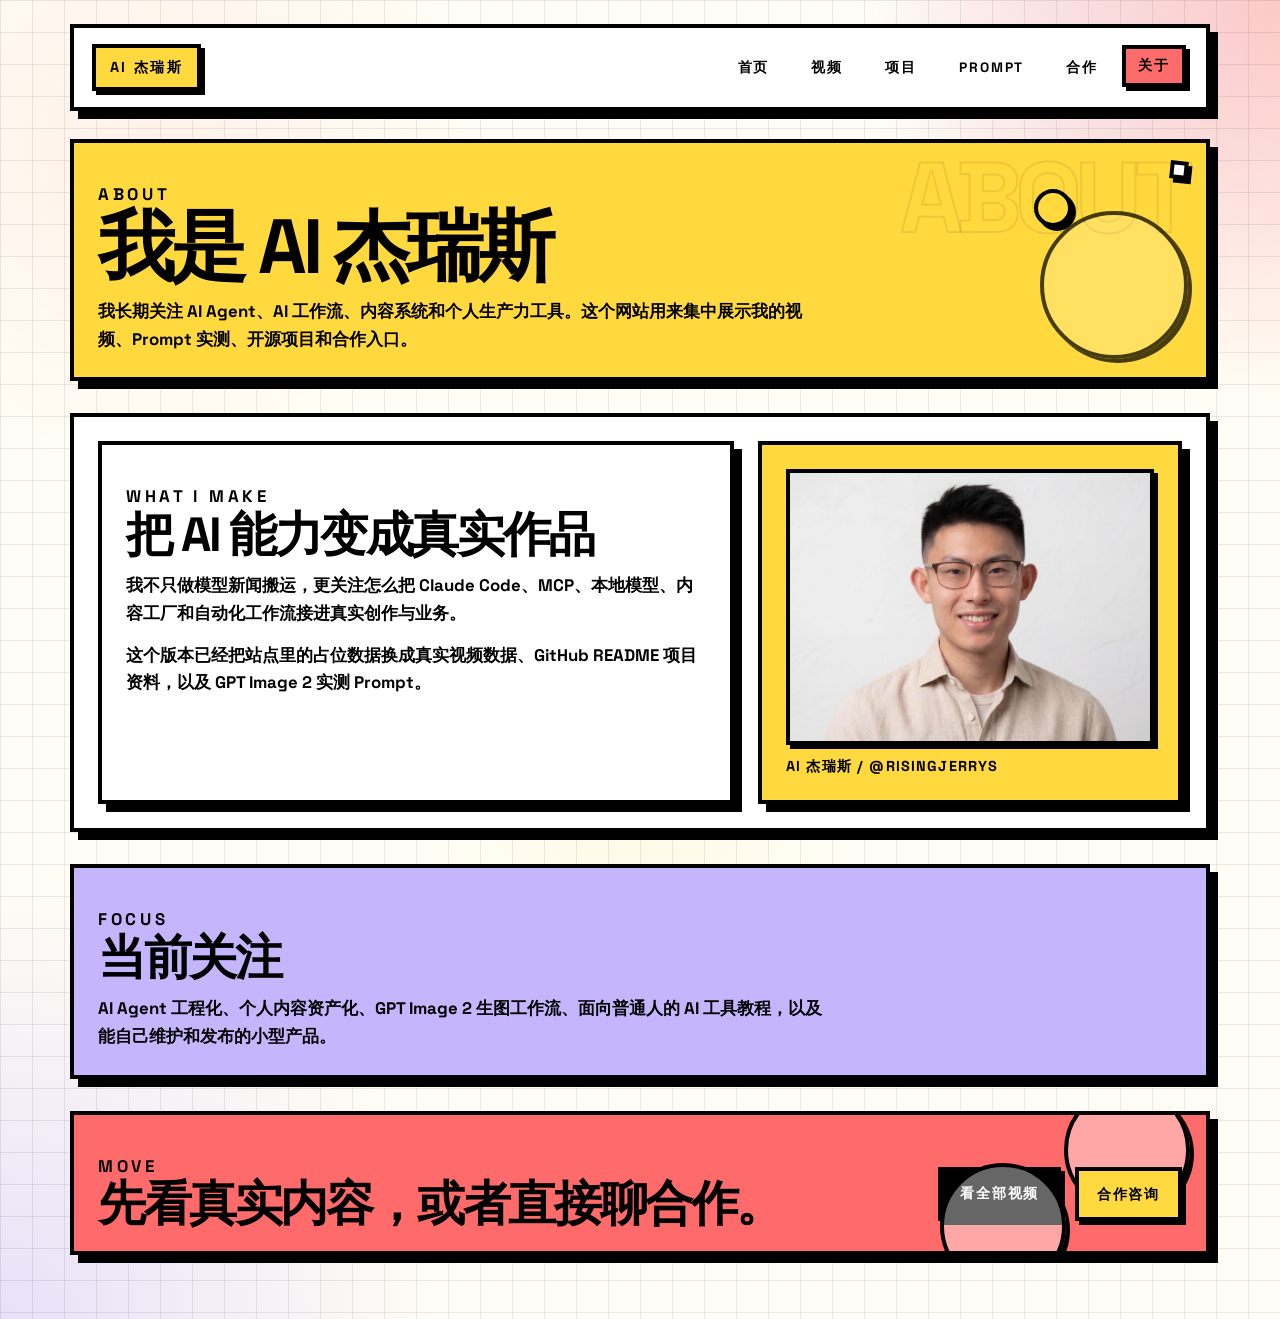
==== about.html @ b59d02dc "Build real AI Jerrys personal site" ====
<!DOCTYPE html>
<html lang="zh-CN">
  <head>
    <meta charset="UTF-8" />
    <meta name="viewport" content="width=device-width, initial-scale=1.0" />
    <title>AI 杰瑞斯 | 关于</title>
    <link
      rel="icon"
      href="data:image/svg+xml,%3Csvg xmlns='http://www.w3.org/2000/svg' viewBox='0 0 64 64'%3E%3Crect width='64' height='64' fill='%23FFD93D'/%3E%3Crect x='6' y='6' width='52' height='52' fill='none' stroke='%23000' stroke-width='6'/%3E%3Ctext x='32' y='41' text-anchor='middle' font-family='Arial' font-size='26' font-weight='700'%3EIP%3C/text%3E%3C/svg%3E"
    />
    <link rel="preconnect" href="https://fonts.googleapis.com" />
    <link rel="preconnect" href="https://fonts.gstatic.com" crossorigin />
    <link
      href="https://fonts.googleapis.com/css2?family=Space+Grotesk:wght@500;700;900&display=swap"
      rel="stylesheet"
    />
    <link rel="stylesheet" href="./assets/styles.css" />
  </head>
  <body data-page="about">
    <div class="page-shell">
      <header class="site-header" data-nav></header>
      <main class="page">
        <section class="page-intro panel panel-secondary" data-echo="ABOUT">
          <div class="ambient-cluster" aria-hidden="true">
            <span class="ambient-chip ambient-chip--small"></span>
            <span class="ambient-orb ambient-orb--yellow"></span>
          </div>
          <p class="eyebrow">About</p>
          <h1>我是 AI 杰瑞斯</h1>
          <p>
            我长期关注 AI Agent、AI 工作流、内容系统和个人生产力工具。这个网站用来集中展示我的视频、Prompt 实测、开源项目和合作入口。
          </p>
        </section>

        <section class="section-block">
          <div class="about-profile">
            <div class="panel">
              <p class="eyebrow">What I Make</p>
              <h2>把 AI 能力变成真实作品</h2>
              <p class="about-copy">
                我不只做模型新闻搬运，更关注怎么把 Claude Code、MCP、本地模型、内容工厂和自动化工作流接进真实创作与业务。
              </p>
              <p class="about-copy">
                这个版本已经把站点里的占位数据换成真实视频数据、GitHub README 项目资料，以及 GPT Image 2 实测 Prompt。
              </p>
            </div>
            <figure class="profile-photo panel panel-secondary">
              <img src="./assets/jerrys-avatar.jpg" alt="AI 杰瑞斯头像" />
              <figcaption>AI 杰瑞斯 / @risingjerrys</figcaption>
            </figure>
          </div>
        </section>

        <section class="panel panel-muted">
          <p class="eyebrow">Focus</p>
          <h2>当前关注</h2>
          <p>
            AI Agent 工程化、个人内容资产化、GPT Image 2 生图工作流、面向普通人的 AI 工具教程，以及能自己维护和发布的小型产品。
          </p>
        </section>

        <section class="cta-panel panel panel-accent">
          <div>
            <p class="eyebrow">Move</p>
            <h2>先看真实内容，或者直接聊合作。</h2>
          </div>
          <div class="button-row">
            <a class="neo-button neo-button--black" href="./signals.html">看全部视频</a>
            <a class="neo-button" href="./work-with-me.html">合作咨询</a>
          </div>
        </section>
      </main>
    </div>
    <script type="module" src="./assets/app.js?v=20260429"></script>
  </body>
</html>
---- assets/styles.css ----
:root {
  --bg: #fffdf5;
  --ink: #000000;
  --accent: #ff6b6b;
  --secondary: #ffd93d;
  --muted: #c4b5fd;
  --white: #ffffff;
  --shadow-sm: 4px 4px 0 0 #000;
  --shadow-md: 8px 8px 0 0 #000;
  --shadow-lg: 12px 12px 0 0 #000;
  --max: 1180px;
}

* {
  box-sizing: border-box;
}

html {
  scroll-behavior: smooth;
}

body {
  margin: 0;
  background:
    linear-gradient(to right, rgba(0, 0, 0, 0.08) 1px, transparent 1px),
    linear-gradient(to bottom, rgba(0, 0, 0, 0.08) 1px, transparent 1px),
    radial-gradient(circle at top right, rgba(255, 107, 107, 0.35), transparent 22%),
    radial-gradient(circle at bottom left, rgba(196, 181, 253, 0.4), transparent 24%),
    var(--bg);
  background-size: 32px 32px, 32px 32px, auto, auto, auto;
  color: var(--ink);
  font-family: "Space Grotesk", sans-serif;
  position: relative;
}

body::before {
  content: "";
  position: fixed;
  inset: -10%;
  background:
    radial-gradient(circle at 18% 22%, rgba(255, 107, 107, 0.08), transparent 22%),
    radial-gradient(circle at 80% 14%, rgba(196, 181, 253, 0.12), transparent 18%),
    radial-gradient(circle at 50% 80%, rgba(255, 217, 61, 0.09), transparent 20%);
  pointer-events: none;
  animation: field-shift 18s ease-in-out infinite;
  z-index: 0;
}

a {
  color: inherit;
  text-decoration: none;
}

img {
  max-width: 100%;
}

.page-shell {
  min-height: 100vh;
  position: relative;
  z-index: 1;
}

.site-header {
  max-width: var(--max);
  margin: 0 auto;
  padding: 24px 20px 0;
}

@keyframes float-drift {
  0%,
  100% {
    transform: translate3d(0, 0, 0);
  }

  50% {
    transform: translate3d(0, -12px, 0);
  }
}

@keyframes float-drift-wide {
  0%,
  100% {
    transform: translate3d(0, 0, 0) rotate(0deg);
  }

  50% {
    transform: translate3d(10px, -14px, 0) rotate(4deg);
  }
}

@keyframes tilt-pos {
  0%,
  100% {
    transform: rotate(5deg) translate3d(0, 0, 0);
  }

  50% {
    transform: rotate(8deg) translate3d(2px, -8px, 0);
  }
}

@keyframes tilt-neg {
  0%,
  100% {
    transform: rotate(-4deg) translate3d(0, 0, 0);
  }

  50% {
    transform: rotate(-6deg) translate3d(-3px, -10px, 0);
  }
}

@keyframes pulse-hop {
  0%,
  100% {
    transform: translate3d(0, 0, 0);
    box-shadow: var(--shadow-sm);
  }

  50% {
    transform: translate3d(-2px, -4px, 0);
    box-shadow: var(--shadow-md);
  }
}

@keyframes subtle-rock {
  0%,
  100% {
    transform: rotate(0deg);
  }

  50% {
    transform: rotate(-2deg);
  }
}

@keyframes field-shift {
  0%,
  100% {
    transform: translate3d(0, 0, 0) scale(1);
  }

  50% {
    transform: translate3d(0, -16px, 0) scale(1.03);
  }
}

@keyframes halo-breathe {
  0%,
  100% {
    box-shadow: var(--shadow-sm);
    transform: translate3d(0, 0, 0);
  }

  50% {
    box-shadow: var(--shadow-md);
    transform: translate3d(-2px, -4px, 0);
  }
}

@keyframes motion-drift-random {
  0%,
  100% {
    transform: translate3d(0, 0, 0) rotate(var(--motion-base-rotate, 0deg)) scale(1);
  }

  50% {
    transform: translate3d(var(--motion-x, 8px), var(--motion-y, -12px), 0)
      rotate(calc(var(--motion-base-rotate, 0deg) + var(--motion-rotate-delta, 2deg)))
      scale(var(--motion-scale, 1.02));
  }
}

@keyframes motion-sway-random {
  0%,
  100% {
    transform: translate3d(0, 0, 0) rotate(var(--motion-base-rotate, 0deg));
  }

  25% {
    transform: translate3d(calc(var(--motion-x, 8px) * 0.45), calc(var(--motion-y, -12px) * 0.35), 0)
      rotate(calc(var(--motion-base-rotate, 0deg) + var(--motion-rotate-delta, 2deg)));
  }

  75% {
    transform: translate3d(calc(var(--motion-x, 8px) * -0.35), calc(var(--motion-y, -12px) * -0.22), 0)
      rotate(calc(var(--motion-base-rotate, 0deg) - var(--motion-rotate-delta, 2deg)));
  }
}

@keyframes motion-pulse-random {
  0%,
  100% {
    transform: translate3d(0, 0, 0) scale(1) rotate(var(--motion-base-rotate, 0deg));
    box-shadow: var(--shadow-sm);
  }

  50% {
    transform: translate3d(calc(var(--motion-x, 8px) * 0.22), calc(var(--motion-y, -12px) * 0.2), 0)
      scale(var(--motion-scale, 1.03))
      rotate(calc(var(--motion-base-rotate, 0deg) + var(--motion-rotate-delta, 2deg)));
    box-shadow: var(--shadow-md);
  }
}

@keyframes ticker {
  0% {
    transform: translateX(0);
  }

  100% {
    transform: translateX(-50%);
  }
}

.nav-bar {
  display: flex;
  align-items: center;
  justify-content: space-between;
  gap: 20px;
  border: 4px solid var(--ink);
  background: var(--white);
  box-shadow: var(--shadow-md);
  padding: 16px 18px;
}

.nav-brand {
  border: 4px solid var(--ink);
  background: var(--secondary);
  box-shadow: var(--shadow-sm);
  padding: 10px 14px;
  font-size: 0.9rem;
  font-weight: 900;
  letter-spacing: 0.16em;
  text-transform: uppercase;
  animation: float-drift 7.5s ease-in-out infinite;
}

.nav-links {
  display: flex;
  flex-wrap: wrap;
  gap: 10px;
}

.nav-link {
  border: 4px solid transparent;
  padding: 8px 12px;
  font-size: 0.85rem;
  font-weight: 700;
  letter-spacing: 0.14em;
  text-transform: uppercase;
  transition: transform 0.15s linear, background-color 0.15s linear, border-color 0.15s linear, box-shadow 0.15s linear;
}

.nav-link:hover,
.nav-link.is-active {
  background: var(--accent);
  border-color: var(--ink);
  box-shadow: var(--shadow-sm);
  transform: translate(-2px, -2px);
}

.page {
  max-width: var(--max);
  margin: 0 auto;
  padding: 28px 20px 64px;
  display: grid;
  gap: 32px;
}

.panel,
.section-block,
.platform-section {
  border: 4px solid var(--ink);
  background: var(--white);
  box-shadow: var(--shadow-md);
}

.panel {
  padding: 24px;
  position: relative;
}

.hero-section,
.page-intro,
.section-block {
  isolation: isolate;
  position: relative;
}

[data-echo]::before {
  content: attr(data-echo);
  position: absolute;
  right: 20px;
  top: 12px;
  font-size: clamp(3.1rem, 9vw, 6.2rem);
  line-height: 0.86;
  font-weight: 900;
  letter-spacing: -0.07em;
  text-transform: uppercase;
  color: transparent;
  -webkit-text-stroke: 2px rgba(0, 0, 0, 0.1);
  opacity: 0.75;
  pointer-events: none;
  z-index: 0;
}

[data-echo] > * {
  position: relative;
  z-index: 1;
}

.panel-accent {
  background: var(--accent);
}

.panel-secondary {
  background: var(--secondary);
}

.panel-muted {
  background: var(--muted);
}

.panel-black {
  background: var(--ink);
  color: var(--white);
  box-shadow: 12px 12px 0 0 #fff;
}

.hero-section {
  display: grid;
  grid-template-columns: 1.25fr 0.85fr;
  gap: 22px;
  align-items: center;
  overflow: hidden;
}

.hero-copy h1,
.page-intro h1 {
  margin: 0;
  font-size: clamp(2.35rem, 6vw, 5rem);
  line-height: 0.98;
  font-weight: 900;
  text-transform: uppercase;
  letter-spacing: -0.06em;
}

.hero-title {
  min-height: 2em;
}

.hero-title--single {
  min-height: 1.35em;
}

.hero-title-prefix {
  display: inline-block;
  min-height: 1em;
  transition: opacity 0.28s ease-out;
}

.hero-title-break {
  display: block;
  height: 0.08em;
}

.hero-title--single .hero-title-break {
  display: none;
}

.hero-title-prefix::after {
  content: "";
  display: inline-block;
  width: 0.08em;
  height: 0.88em;
  margin-left: 0.08em;
  background: currentColor;
  vertical-align: -0.06em;
  opacity: 0;
}

.hero-title.is-typing .hero-title-prefix::after {
  opacity: 1;
  animation: hero-caret-blink 0.9s steps(1) infinite;
}

.hero-title.is-resetting .hero-title-prefix {
  opacity: 0;
}

.sticker {
  display: inline-block;
  border: 4px solid var(--ink);
  background: var(--secondary);
  box-shadow: var(--shadow-sm);
  padding: 0.1em 0.3em;
  transform: rotate(-3deg);
}

.hero-title-sticker {
  transform-origin: left center;
  transition: opacity 0.28s ease-out, transform 0.28s ease-out;
}

.hero-title-sticker.is-hidden {
  opacity: 0;
  transform: translateY(10px) rotate(-5deg) scale(0.96);
}

.hero-title-sticker.is-visible {
  opacity: 1;
  transform: translateY(0) rotate(-3deg) scale(1);
}

.hero-title-sticker.is-stamping {
  animation: hero-stamp-in 0.72s cubic-bezier(0.18, 0.9, 0.2, 1.18) both;
}

.hero-text,
.page-intro p,
.about-copy,
.panel p {
  margin: 14px 0 0;
  font-size: 1.05rem;
  line-height: 1.65;
  font-weight: 700;
  max-width: 66ch;
}

.eyebrow {
  margin: 0 0 10px;
  font-size: 0.8rem;
  font-weight: 900;
  letter-spacing: 0.22em;
  text-transform: uppercase;
}

.button-row {
  display: flex;
  flex-wrap: wrap;
  gap: 14px;
  margin-top: 22px;
}

.neo-button {
  display: inline-flex;
  align-items: center;
  justify-content: center;
  min-height: 54px;
  border: 4px solid var(--ink);
  background: var(--secondary);
  box-shadow: var(--shadow-sm);
  padding: 0 18px;
  font-size: 0.9rem;
  font-weight: 900;
  letter-spacing: 0.12em;
  text-transform: uppercase;
  transition: transform 0.15s linear, box-shadow 0.15s linear;
}

.neo-button:hover {
  transform: translate(-2px, -2px);
}

.neo-button:active {
  transform: translate(4px, 4px);
  box-shadow: none;
}

.neo-button--black {
  background: var(--ink);
  color: var(--white);
}

.hero-stack {
  position: relative;
  min-height: 420px;
}

.hero-avatar {
  position: absolute;
  inset: 60px 32px 0 auto;
  width: min(100%, 320px);
  aspect-ratio: 1 / 1.05;
  border: 4px solid var(--ink);
  background: var(--white);
  box-shadow: var(--shadow-lg);
  transform: rotate(2deg);
  overflow: hidden;
  --motion-base-rotate: 2deg;
}

.hero-illustration {
  display: block;
  width: 100%;
  height: 100%;
  object-fit: cover;
  object-position: 50% 18%;
}

.hero-badge,
.sticker-card {
  position: absolute;
  border: 4px solid var(--ink);
  box-shadow: var(--shadow-md);
  font-weight: 900;
  text-transform: uppercase;
}

.hero-badge {
  right: 8px;
  top: 18px;
  background: var(--white);
  padding: 12px 18px;
}

.sticker-card {
  left: 0;
  bottom: 18px;
  background: var(--white);
  padding: 18px;
  max-width: 240px;
}

.sticker-card span {
  display: block;
  margin-bottom: 8px;
  font-size: 0.76rem;
  letter-spacing: 0.18em;
}

.sticker-card strong {
  display: block;
  font-size: 1.2rem;
  line-height: 1.15;
}

.rotate-neg {
  transform: rotate(-4deg);
  --motion-base-rotate: -4deg;
}

.rotate-pos {
  transform: rotate(5deg);
  --motion-base-rotate: 5deg;
}

.marquee-band {
  border: 4px solid var(--ink);
  background: var(--ink);
  box-shadow: var(--shadow-md);
  overflow: hidden;
  padding: 0;
}

.marquee-track {
  display: flex;
  width: max-content;
  gap: 28px;
  padding: 14px 18px;
  color: var(--white);
  font-size: 0.82rem;
  font-weight: 900;
  letter-spacing: 0.18em;
  text-transform: uppercase;
  animation: ticker 24s linear infinite;
}

.marquee-track span {
  display: inline-flex;
  align-items: center;
  gap: 12px;
}

.marquee-track span::after {
  content: "";
  width: 14px;
  height: 14px;
  border: 3px solid var(--white);
  background: var(--secondary);
  box-shadow: 3px 3px 0 0 #fff;
}

.section-block {
  padding: 24px;
}

.section-head {
  display: flex;
  align-items: end;
  justify-content: space-between;
  gap: 16px;
  flex-wrap: wrap;
  margin-bottom: 18px;
}

.section-head .eyebrow {
  transform-origin: left center;
}

.section-head h2,
.panel h2,
.cta-panel h2 {
  margin: 0;
  font-size: clamp(1.8rem, 4vw, 3rem);
  line-height: 0.98;
  font-weight: 900;
  text-transform: uppercase;
  letter-spacing: -0.05em;
}

.inline-link {
  border-bottom: 4px solid var(--ink);
  font-weight: 900;
  text-transform: uppercase;
  letter-spacing: 0.1em;
  padding-bottom: 2px;
}

.now-grid,
.service-grid,
.mixed-feed,
.two-column,
.platform-stack {
  display: grid;
  gap: 16px;
}

.now-grid {
  grid-template-columns: repeat(4, minmax(0, 1fr));
}

.now-card,
.mixed-card,
.service-card,
.process-card {
  border: 4px solid var(--ink);
  background: var(--white);
  box-shadow: var(--shadow-sm);
  padding: 18px;
  transition: transform 0.18s linear, box-shadow 0.18s linear;
}

.now-card:hover,
.mixed-card:hover,
.service-card:hover,
.platform-card:hover,
.jump-chip:hover {
  transform: translate(-3px, -3px);
  box-shadow: var(--shadow-md);
}

.now-card h3,
.service-card h3,
.platform-card h3,
.mixed-card h3 {
  margin: 10px 0 8px;
  font-size: 1.2rem;
  line-height: 1.15;
  font-weight: 900;
}

.meta-pill {
  display: inline-flex;
  align-items: center;
  border: 4px solid var(--ink);
  background: var(--secondary);
  box-shadow: var(--shadow-sm);
  padding: 6px 10px;
  font-size: 0.72rem;
  font-weight: 900;
  letter-spacing: 0.14em;
  text-transform: uppercase;
}

.mixed-feed {
  grid-template-columns: repeat(3, minmax(0, 1fr));
}

.mixed-card {
  display: grid;
  gap: 12px;
}

.profile-links {
  margin-top: 12px;
}

.profile-links .neo-button {
  min-height: 42px;
  padding: 0 14px;
  background: var(--white);
}

.cover {
  border: 4px solid var(--ink);
  min-height: 180px;
  box-shadow: var(--shadow-sm);
  padding: 16px;
  display: flex;
  align-items: end;
  justify-content: space-between;
  gap: 10px;
  background:
    radial-gradient(circle at 15% 20%, rgba(255, 255, 255, 0.65), transparent 28%),
    linear-gradient(135deg, var(--platform-bg, var(--muted)), var(--white));
}

.cover--image {
  position: relative;
  overflow: hidden;
  padding: 0;
  background: var(--white);
}

.cover--image img {
  width: 100%;
  height: 100%;
  min-height: 180px;
  display: block;
  object-fit: cover;
}

.cover--image .cover-tag {
  position: absolute;
  left: 12px;
  bottom: 12px;
}

.cover-tag {
  border: 4px solid var(--ink);
  background: var(--white);
  box-shadow: var(--shadow-sm);
  padding: 8px 12px;
  font-size: 0.72rem;
  font-weight: 900;
  letter-spacing: 0.14em;
  text-transform: uppercase;
}

.cover-mark {
  font-size: 1.8rem;
  font-weight: 900;
  text-transform: uppercase;
}

.card-meta {
  display: flex;
  flex-wrap: wrap;
  gap: 10px;
  font-size: 0.83rem;
  font-weight: 700;
  text-transform: uppercase;
}

.service-grid {
  grid-template-columns: repeat(3, minmax(0, 1fr));
}

.service-grid--full {
  grid-template-columns: repeat(3, minmax(0, 1fr));
}

.service-card p,
.mixed-card p,
.platform-card p {
  margin: 0;
  font-size: 0.98rem;
  line-height: 1.55;
  font-weight: 700;
}

.metric-line {
  border-top: 4px solid var(--ink);
  padding-top: 10px;
}

.muted-line {
  color: rgba(0, 0, 0, 0.7);
}

.cta-panel {
  display: flex;
  align-items: center;
  justify-content: space-between;
  gap: 24px;
  flex-wrap: wrap;
  position: relative;
  overflow: hidden;
}

.cta-panel::before,
.cta-panel::after {
  content: "";
  position: absolute;
  width: 118px;
  aspect-ratio: 1;
  border: 4px solid var(--ink);
  border-radius: 999px;
  background: rgba(255, 255, 255, 0.4);
  box-shadow: var(--shadow-sm);
  pointer-events: none;
  animation: float-drift 8.8s ease-in-out infinite;
}

.cta-panel::before {
  right: 16px;
  top: -28px;
}

.cta-panel::after {
  right: 140px;
  bottom: -38px;
  animation-delay: 1.4s;
}

.cta-panel .neo-button:last-child {
  animation: halo-breathe 7.2s ease-in-out infinite;
}

.page-intro {
  padding: 24px;
  overflow: hidden;
}

.page-intro::after {
  content: "";
  position: absolute;
  right: 18px;
  bottom: 18px;
  width: 140px;
  height: 140px;
  border: 4px solid var(--ink);
  border-radius: 999px;
  background: rgba(255, 255, 255, 0.25);
  box-shadow: var(--shadow-sm);
  opacity: 0.72;
  animation: float-drift-wide 12s ease-in-out infinite;
}

.ambient-cluster {
  position: absolute;
  top: 18px;
  right: 18px;
  width: 180px;
  height: 120px;
  pointer-events: none;
}

.ambient-chip {
  position: absolute;
  top: 0;
  right: 0;
  display: inline-flex;
  align-items: center;
  border: 4px solid var(--ink);
  background: var(--white);
  box-shadow: var(--shadow-sm);
  width: 18px;
  height: 18px;
  padding: 0;
  justify-content: center;
  font-size: 0;
  font-weight: 900;
  letter-spacing: 0.14em;
  text-transform: uppercase;
  animation: halo-breathe 7.8s ease-in-out infinite;
}

.ambient-chip--small {
  transform: rotate(6deg);
  --motion-base-rotate: 6deg;
}

.ambient-orb {
  position: absolute;
  border: 4px solid var(--ink);
  border-radius: 999px;
  box-shadow: var(--shadow-sm);
}

.ambient-orb--violet {
  left: 18px;
  top: 18px;
  width: 46px;
  height: 46px;
  background: var(--muted);
  animation: float-drift 10.5s ease-in-out infinite 0.5s;
}

.ambient-orb--cream {
  left: 72px;
  bottom: 8px;
  width: 28px;
  height: 28px;
  background: var(--bg);
  animation: float-drift-wide 12.4s ease-in-out infinite 0.8s;
}

.ambient-orb--yellow {
  left: 26px;
  top: 28px;
  width: 38px;
  height: 38px;
  background: var(--secondary);
  animation: float-drift 9.8s ease-in-out infinite 0.3s;
}

.ambient-orb--white {
  left: 84px;
  bottom: 10px;
  width: 26px;
  height: 26px;
  background: var(--white);
  animation: float-drift-wide 13s ease-in-out infinite 0.6s;
}

.platform-jump {
  display: flex;
  flex-wrap: wrap;
  gap: 12px;
}

.jump-chip {
  border: 4px solid var(--ink);
  box-shadow: var(--shadow-sm);
  background: var(--white);
  padding: 10px 14px;
  font-size: 0.82rem;
  font-weight: 900;
  letter-spacing: 0.12em;
  text-transform: uppercase;
  transition: transform 0.15s linear, box-shadow 0.15s linear;
}

.platform-count {
  border: 4px solid var(--ink);
  background: var(--secondary);
  box-shadow: var(--shadow-sm);
  padding: 10px 14px;
  font-size: 0.82rem;
  font-weight: 900;
  letter-spacing: 0.12em;
  text-transform: uppercase;
}

.platform-stack {
  gap: 26px;
}

.platform-section {
  padding: 20px;
}

.platform-head {
  display: flex;
  align-items: center;
  justify-content: space-between;
  gap: 14px;
  flex-wrap: wrap;
  margin-bottom: 16px;
}

.platform-head h2 {
  margin: 0;
  font-size: clamp(1.6rem, 3.6vw, 2.6rem);
  font-weight: 900;
  text-transform: uppercase;
}

.platform-head .eyebrow {
  display: inline-flex;
  align-items: center;
  gap: 8px;
}

.platform-head .eyebrow::after {
  content: "LIVE";
  display: inline-flex;
  align-items: center;
  border: 4px solid var(--ink);
  background: var(--secondary);
  box-shadow: var(--shadow-sm);
  padding: 4px 8px;
  font-size: 0.62rem;
  line-height: 1;
}

.platform-rail {
  display: grid;
  grid-auto-flow: column;
  grid-auto-columns: minmax(260px, 320px);
  gap: 18px;
  overflow-x: auto;
  padding-bottom: 10px;
  scrollbar-width: thin;
}

.platform-rail.is-auto-scrolling {
  scroll-behavior: auto;
}

.platform-card {
  border: 4px solid var(--ink);
  background: var(--white);
  box-shadow: var(--shadow-sm);
  padding: 14px;
  display: grid;
  gap: 12px;
  min-height: 360px;
  transition: transform 0.18s linear, box-shadow 0.18s linear;
}

.platform-card .cover {
  min-height: 200px;
}

.platform-card .cover--image img {
  min-height: 200px;
}

.about-profile,
.project-stack,
.prompt-stack {
  display: grid;
  gap: 24px;
}

.about-profile {
  grid-template-columns: minmax(0, 1.2fr) minmax(280px, 0.8fr);
}

.profile-photo {
  margin: 0;
}

.profile-photo img {
  display: block;
  width: 100%;
  aspect-ratio: 4 / 3;
  object-fit: cover;
  object-position: 50% 18%;
  border: 4px solid var(--ink);
  box-shadow: var(--shadow-sm);
  background: var(--white);
}

.profile-photo figcaption {
  margin-top: 12px;
  font-size: 0.9rem;
  font-weight: 900;
  letter-spacing: 0.08em;
  text-transform: uppercase;
}

.project-card {
  border: 4px solid var(--ink);
  background: var(--white);
  box-shadow: var(--shadow-md);
  display: grid;
  grid-template-columns: minmax(300px, 0.85fr) minmax(0, 1.15fr);
  gap: 0;
}

.project-media {
  border-right: 4px solid var(--ink);
  background: var(--secondary);
  min-height: 360px;
  padding: 18px;
  display: grid;
  gap: 14px;
  align-content: center;
}

.project-media img {
  width: 100%;
  border: 4px solid var(--ink);
  box-shadow: var(--shadow-sm);
  background: var(--white);
  object-fit: cover;
}

.project-media--screens img {
  aspect-ratio: 16 / 10;
}

.project-media--screens img:not(:first-child) {
  display: none;
}

.project-media--icons {
  grid-template-columns: repeat(3, minmax(0, 1fr));
  min-height: 260px;
}

.project-media--icons img {
  aspect-ratio: 1;
  padding: 8px;
  object-fit: contain;
}

.project-body {
  padding: 22px;
  display: grid;
  gap: 14px;
  align-content: center;
}

.project-body h3,
.prompt-body h3 {
  margin: 0;
  font-size: clamp(1.6rem, 3.2vw, 2.5rem);
  line-height: 0.98;
  font-weight: 900;
  letter-spacing: -0.04em;
}

.project-body p {
  margin: 0;
  font-size: 1.02rem;
  line-height: 1.6;
  font-weight: 700;
}

.feature-list {
  margin: 0;
  padding: 0;
  list-style: none;
  display: grid;
  grid-template-columns: repeat(2, minmax(0, 1fr));
  gap: 10px;
}

.feature-list li {
  border: 4px solid var(--ink);
  background: rgba(255, 217, 61, 0.4);
  box-shadow: var(--shadow-sm);
  padding: 10px 12px;
  font-size: 0.9rem;
  line-height: 1.35;
  font-weight: 800;
}

.prompt-stats {
  display: flex;
  flex-wrap: wrap;
  gap: 12px;
  margin-top: 18px;
}

.prompt-category {
  display: grid;
  gap: 18px;
}

.prompt-grid {
  display: grid;
  gap: 24px;
}

.prompt-card {
  border: 4px solid var(--ink);
  background: var(--white);
  box-shadow: var(--shadow-md);
  display: grid;
  grid-template-columns: minmax(0, 0.95fr) minmax(0, 1.05fr);
}

.prompt-compare {
  border-right: 4px solid var(--ink);
  background: var(--muted);
  padding: 16px;
  display: grid;
  grid-template-columns: repeat(2, minmax(0, 1fr));
  gap: 14px;
  align-content: start;
}

.prompt-compare figure {
  margin: 0;
  display: grid;
  gap: 8px;
}

.prompt-compare img {
  width: 100%;
  aspect-ratio: 3 / 4;
  object-fit: cover;
  object-position: top center;
  border: 4px solid var(--ink);
  background: var(--white);
  box-shadow: var(--shadow-sm);
}

.prompt-compare figcaption {
  justify-self: start;
  border: 4px solid var(--ink);
  background: var(--white);
  box-shadow: var(--shadow-sm);
  padding: 5px 9px;
  font-size: 0.72rem;
  font-weight: 900;
  letter-spacing: 0.14em;
  text-transform: uppercase;
}

.prompt-body {
  padding: 20px;
  display: grid;
  gap: 14px;
  align-content: start;
}

.prompt-body pre {
  margin: 0;
  max-height: 340px;
  overflow: auto;
  border: 4px solid var(--ink);
  background: #fffdf5;
  box-shadow: var(--shadow-sm);
  padding: 14px;
  white-space: pre-wrap;
  word-break: break-word;
  font-family: ui-monospace, SFMono-Regular, Menlo, Monaco, Consolas, "Liberation Mono", monospace;
  font-size: 0.85rem;
  line-height: 1.6;
  font-weight: 700;
}

.two-column {
  grid-template-columns: repeat(2, minmax(0, 1fr));
}

.checklist ul {
  margin: 18px 0 0;
  padding: 0;
  list-style: none;
  display: grid;
  gap: 12px;
}

.checklist li,
.flow-item,
.contact-item {
  border: 4px solid currentColor;
  box-shadow: var(--shadow-sm);
  padding: 14px 16px;
  font-weight: 700;
  background: rgba(255, 255, 255, 0.45);
}

.flow-list,
.contact-list {
  margin-top: 16px;
  display: grid;
  gap: 12px;
}

.contact-panel .contact-item {
  background: rgba(255, 255, 255, 0.08);
}

.contact-panel::before {
  content: "OPEN";
  position: absolute;
  top: -14px;
  right: 18px;
  border: 4px solid var(--white);
  background: var(--secondary);
  color: var(--ink);
  box-shadow: 4px 4px 0 0 #fff;
  padding: 8px 12px;
  font-size: 0.7rem;
  font-weight: 900;
  letter-spacing: 0.14em;
  text-transform: uppercase;
  animation: halo-breathe 7.4s ease-in-out infinite;
}

.placeholder-panel {
  min-height: 240px;
  display: grid;
  place-items: center;
  text-align: center;
  overflow: hidden;
}

.placeholder-panel::before,
.placeholder-panel::after {
  content: "";
  position: absolute;
  border: 4px solid var(--ink);
  box-shadow: var(--shadow-sm);
  animation: float-drift-wide 12.6s ease-in-out infinite;
}

.placeholder-panel::before {
  width: 86px;
  height: 86px;
  background: rgba(255, 255, 255, 0.45);
  top: 24px;
  left: 36px;
  transform: rotate(-12deg);
}

.placeholder-panel::after {
  width: 64px;
  height: 64px;
  border-radius: 999px;
  background: rgba(255, 217, 61, 0.4);
  right: 42px;
  bottom: 26px;
  animation-delay: 0.9s;
}

.motion-drift-random {
  animation: motion-drift-random var(--motion-duration, 11s) ease-in-out infinite;
  animation-delay: var(--motion-delay, 0s);
  will-change: transform;
}

.motion-sway-random {
  animation: motion-sway-random var(--motion-duration, 12s) ease-in-out infinite;
  animation-delay: var(--motion-delay, 0s);
  will-change: transform;
}

.motion-pulse-random {
  animation: motion-pulse-random var(--motion-duration, 8.4s) ease-in-out infinite;
  animation-delay: var(--motion-delay, 0s);
  will-change: transform;
}

@media (max-width: 980px) {
  .hero-section,
  .two-column,
  .about-profile,
  .project-card,
  .prompt-card {
    grid-template-columns: 1fr;
  }

  .project-media,
  .prompt-compare {
    border-right: 0;
    border-bottom: 4px solid var(--ink);
  }

  .hero-stack {
    min-height: 340px;
  }

  .now-grid,
  .mixed-feed,
  .service-grid,
  .service-grid--full {
    grid-template-columns: repeat(2, minmax(0, 1fr));
  }
}

@media (max-width: 720px) {
  .page,
  .site-header {
    padding-left: 14px;
    padding-right: 14px;
  }

  .nav-bar {
    align-items: start;
    flex-direction: column;
  }

  .now-grid,
  .mixed-feed,
  .service-grid,
  .service-grid--full {
    grid-template-columns: 1fr;
  }

  .platform-rail {
    grid-auto-columns: minmax(240px, 86vw);
  }

  .feature-list,
  .prompt-compare,
  .project-media--icons {
    grid-template-columns: 1fr;
  }

  .project-media {
    min-height: auto;
  }

  .prompt-body pre {
    max-height: 280px;
  }

  .ambient-cluster {
    width: 120px;
    height: 90px;
  }

  .hero-avatar {
    position: relative;
    inset: auto;
    width: 100%;
    max-width: none;
  }

  .sticker-card,
  .hero-badge {
    position: relative;
    inset: auto;
    margin-top: 14px;
  }
}

@media (prefers-reduced-motion: reduce) {
  *,
  *::before,
  *::after {
    animation: none !important;
    scroll-behavior: auto !important;
    transition: none !important;
  }

  .platform-rail {
    scroll-behavior: auto !important;
  }

  body::before {
    animation: none !important;
  }
}

@keyframes hero-caret-blink {
  0%,
  48% {
    opacity: 1;
  }

  49%,
  100% {
    opacity: 0;
  }
}

@keyframes hero-stamp-in {
  0% {
    opacity: 0;
    transform: translateY(-18px) rotate(-7deg) scale(1.18);
  }

  58% {
    opacity: 1;
    transform: translateY(4px) rotate(-2deg) scale(0.96);
  }

  100% {
    opacity: 1;
    transform: translateY(0) rotate(-3deg) scale(1);
  }
}
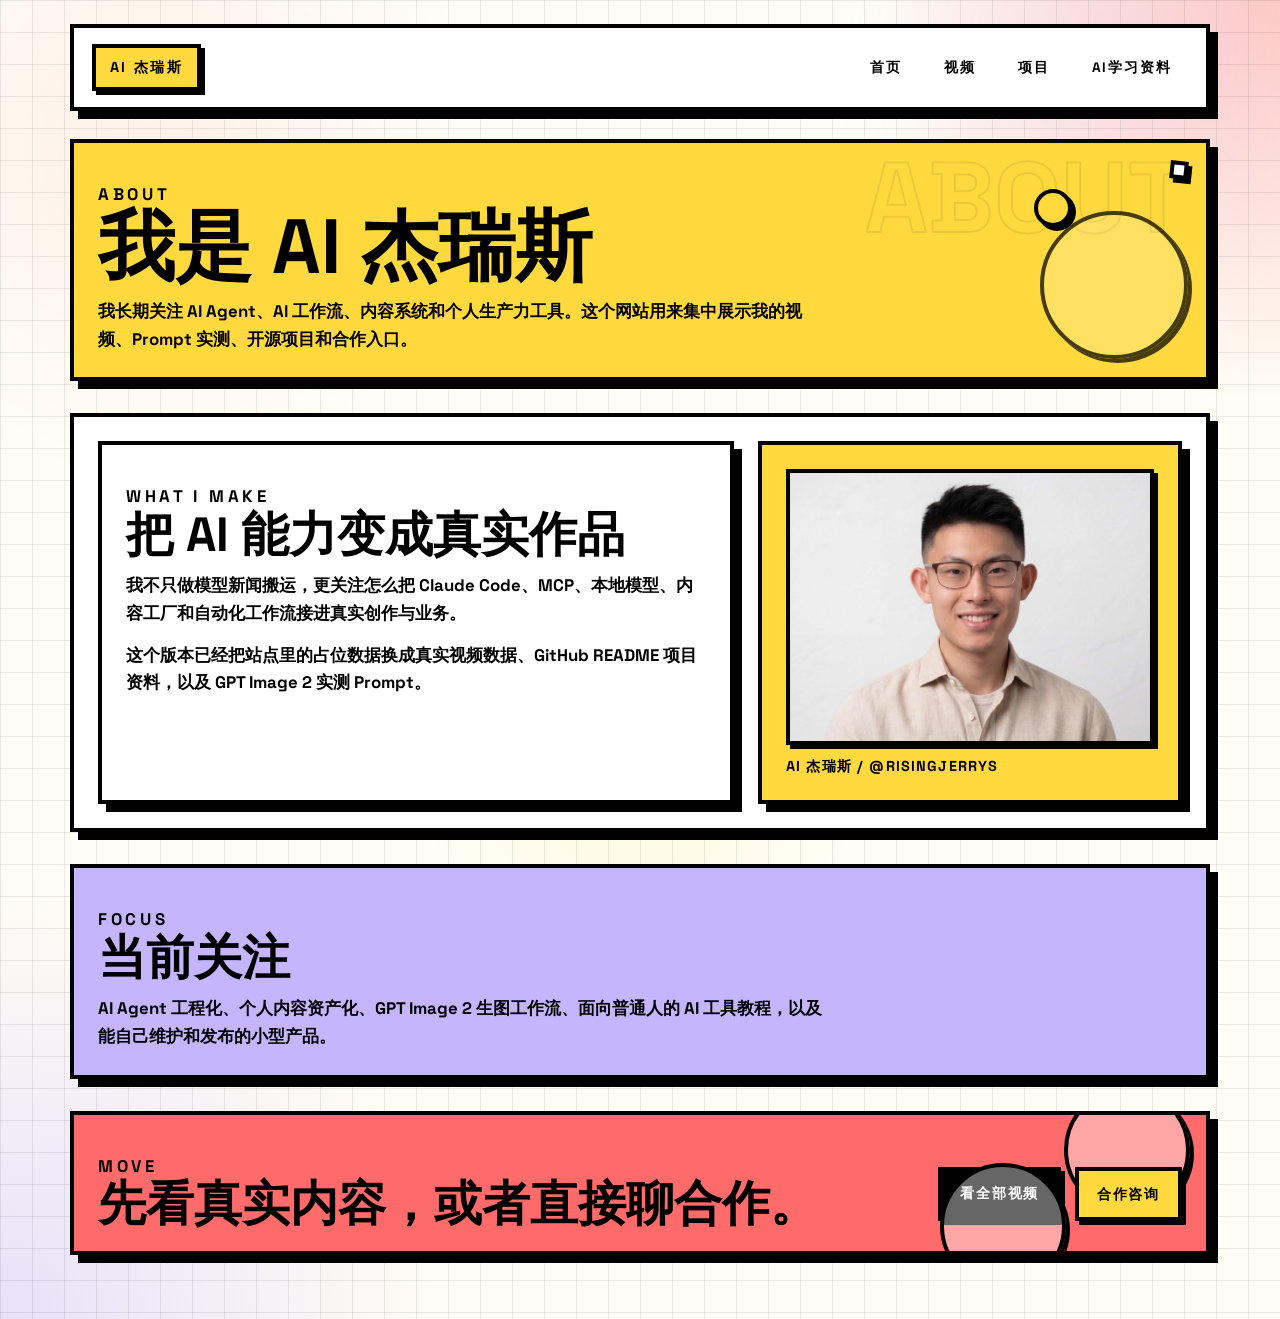
==== commit 39bab702: "Add learning hub and improve video rails" ====
--- a/about.html
+++ b/about.html
@@ -71,6 +71,6 @@
         </section>
       </main>
     </div>
-    <script type="module" src="./assets/app.js?v=20260429"></script>
+    <script type="module" src="./assets/app.js?v=20260429c"></script>
   </body>
 </html>
--- a/assets/styles.css
+++ b/assets/styles.css
@@ -31,6 +31,7 @@
   color: var(--ink);
   font-family: "Space Grotesk", sans-serif;
   position: relative;
+  overflow-x: clip;
 }
 
 body::before {
@@ -297,7 +298,7 @@
   font-size: clamp(3.1rem, 9vw, 6.2rem);
   line-height: 0.86;
   font-weight: 900;
-  letter-spacing: -0.07em;
+  letter-spacing: 0;
   text-transform: uppercase;
   color: transparent;
   -webkit-text-stroke: 2px rgba(0, 0, 0, 0.1);
@@ -344,7 +345,7 @@
   line-height: 0.98;
   font-weight: 900;
   text-transform: uppercase;
-  letter-spacing: -0.06em;
+  letter-spacing: 0;
 }
 
 .hero-title {
@@ -608,7 +609,7 @@
   line-height: 0.98;
   font-weight: 900;
   text-transform: uppercase;
-  letter-spacing: -0.05em;
+  letter-spacing: 0;
 }
 
 .inline-link {
@@ -952,6 +953,8 @@
 
 .platform-section {
   padding: 20px;
+  min-width: 0;
+  overflow: hidden;
 }
 
 .platform-head {
@@ -988,44 +991,173 @@
   line-height: 1;
 }
 
+.rail-shell {
+  position: relative;
+  min-width: 0;
+}
+
+.rail-controls {
+  position: absolute;
+  top: 50%;
+  left: 6px;
+  right: 6px;
+  transform: translateY(-50%);
+  z-index: 4;
+  display: flex;
+  justify-content: space-between;
+  pointer-events: none;
+}
+
 .platform-rail {
-  display: grid;
-  grid-auto-flow: column;
-  grid-auto-columns: minmax(260px, 320px);
+  display: flex;
   gap: 18px;
   overflow-x: auto;
-  padding-bottom: 10px;
+  overflow-y: hidden;
+  overscroll-behavior-x: contain;
+  scroll-snap-type: x mandatory;
+  scroll-padding: 8px;
+  padding: 8px 74px 16px;
   scrollbar-width: thin;
 }
 
-.platform-rail.is-auto-scrolling {
-  scroll-behavior: auto;
+.rail-button {
+  width: 54px;
+  height: 54px;
+  border: 4px solid var(--ink);
+  background: var(--secondary);
+  box-shadow: var(--shadow-sm);
+  font-size: 1.35rem;
+  font-weight: 900;
+  cursor: pointer;
+  pointer-events: auto;
+  transition: transform 0.15s linear, box-shadow 0.15s linear;
+}
+
+.rail-button:hover {
+  transform: translate(-2px, -2px);
+  box-shadow: var(--shadow-md);
+}
+
+.rail-button:active {
+  transform: translate(3px, 3px);
+  box-shadow: none;
 }
 
 .platform-card {
+  flex: 0 0 clamp(280px, 31vw, 360px);
+  scroll-snap-align: start;
   border: 4px solid var(--ink);
   background: var(--white);
   box-shadow: var(--shadow-sm);
   padding: 14px;
   display: grid;
   gap: 12px;
-  min-height: 360px;
+  align-content: start;
+  min-height: 0;
   transition: transform 0.18s linear, box-shadow 0.18s linear;
 }
 
-.platform-card .cover {
-  min-height: 200px;
-}
-
-.platform-card .cover--image img {
-  min-height: 200px;
+.video-card .cover {
+  min-height: 0;
+  aspect-ratio: 4 / 5;
+}
+
+.video-card .cover--image img {
+  min-height: 0;
+  aspect-ratio: 4 / 5;
+  object-fit: contain;
+  object-position: center center;
 }
 
 .about-profile,
 .project-stack,
-.prompt-stack {
+.prompt-stack,
+.learning-grid,
+.social-grid {
   display: grid;
   gap: 24px;
+}
+
+.learning-grid {
+  grid-template-columns: repeat(2, minmax(0, 1fr));
+}
+
+.learning-card,
+.social-card {
+  border: 4px solid var(--ink);
+  background: var(--white);
+  box-shadow: var(--shadow-sm);
+  padding: 20px;
+}
+
+.learning-card {
+  display: grid;
+  gap: 14px;
+  min-height: 230px;
+  transition: transform 0.18s linear, box-shadow 0.18s linear;
+}
+
+.learning-card:hover,
+.social-card:hover {
+  transform: translate(-3px, -3px);
+  box-shadow: var(--shadow-md);
+}
+
+.learning-card h3,
+.social-card h3 {
+  margin: 0;
+  font-size: clamp(1.45rem, 3vw, 2.2rem);
+  line-height: 1.05;
+  font-weight: 900;
+  letter-spacing: 0;
+}
+
+.learning-card p,
+.social-card p {
+  margin: 0;
+  font-size: 1rem;
+  line-height: 1.6;
+  font-weight: 700;
+}
+
+.social-grid {
+  grid-template-columns: repeat(2, minmax(0, 1fr));
+}
+
+.social-card {
+  display: grid;
+  grid-template-columns: minmax(0, 1fr) minmax(140px, 210px);
+  gap: 18px;
+  align-items: center;
+}
+
+.social-copy {
+  display: grid;
+  gap: 12px;
+}
+
+.social-qr,
+.social-no-qr {
+  width: 100%;
+  aspect-ratio: 3 / 4;
+  border: 4px solid var(--ink);
+  background: var(--white);
+  box-shadow: var(--shadow-sm);
+}
+
+.social-qr {
+  object-fit: contain;
+}
+
+.social-no-qr {
+  display: grid;
+  place-items: center;
+  text-align: center;
+  padding: 16px;
+  font-size: 1.1rem;
+  line-height: 1.15;
+  font-weight: 900;
+  letter-spacing: 0.1em;
 }
 
 .about-profile {
@@ -1114,7 +1246,7 @@
   font-size: clamp(1.6rem, 3.2vw, 2.5rem);
   line-height: 0.98;
   font-weight: 900;
-  letter-spacing: -0.04em;
+  letter-spacing: 0;
 }
 
 .project-body p {
@@ -1355,8 +1487,14 @@
   .now-grid,
   .mixed-feed,
   .service-grid,
-  .service-grid--full {
+  .service-grid--full,
+  .learning-grid,
+  .social-grid {
     grid-template-columns: repeat(2, minmax(0, 1fr));
+  }
+
+  .social-card {
+    grid-template-columns: 1fr;
   }
 }
 
@@ -1372,6 +1510,24 @@
     flex-direction: column;
   }
 
+  .page-intro {
+    padding: 20px;
+  }
+
+  .hero-copy h1,
+  .page-intro h1 {
+    font-size: 2.28rem;
+    line-height: 1.08;
+    word-break: keep-all;
+    overflow-wrap: anywhere;
+  }
+
+  [data-echo]::before,
+  .page-intro::after,
+  .ambient-cluster {
+    display: none;
+  }
+
   .now-grid,
   .mixed-feed,
   .service-grid,
@@ -1380,12 +1536,34 @@
   }
 
   .platform-rail {
-    grid-auto-columns: minmax(240px, 86vw);
+    padding: 8px 2px 16px;
+  }
+
+  .rail-controls {
+    position: static;
+    transform: none;
+    justify-content: flex-end;
+    gap: 10px;
+    margin: 0 0 10px;
+    pointer-events: auto;
+  }
+
+  .rail-button {
+    width: 48px;
+    height: 48px;
+    display: inline-grid;
+    place-items: center;
+  }
+
+  .platform-card {
+    flex-basis: min(84vw, 340px);
   }
 
   .feature-list,
   .prompt-compare,
-  .project-media--icons {
+  .project-media--icons,
+  .learning-grid,
+  .social-grid {
     grid-template-columns: 1fr;
   }
 
@@ -1395,11 +1573,6 @@
 
   .prompt-body pre {
     max-height: 280px;
-  }
-
-  .ambient-cluster {
-    width: 120px;
-    height: 90px;
   }
 
   .hero-avatar {
@@ -1414,6 +1587,28 @@
     position: relative;
     inset: auto;
     margin-top: 14px;
+  }
+}
+
+@media (max-width: 420px) {
+  .hero-copy h1,
+  .page-intro h1 {
+    font-size: 1.96rem;
+  }
+
+  .section-head h2,
+  .panel h2,
+  .cta-panel h2 {
+    font-size: 1.7rem;
+    line-height: 1.12;
+  }
+
+  .platform-section {
+    padding: 16px;
+  }
+
+  .platform-card {
+    flex-basis: min(82vw, 310px);
   }
 }
 
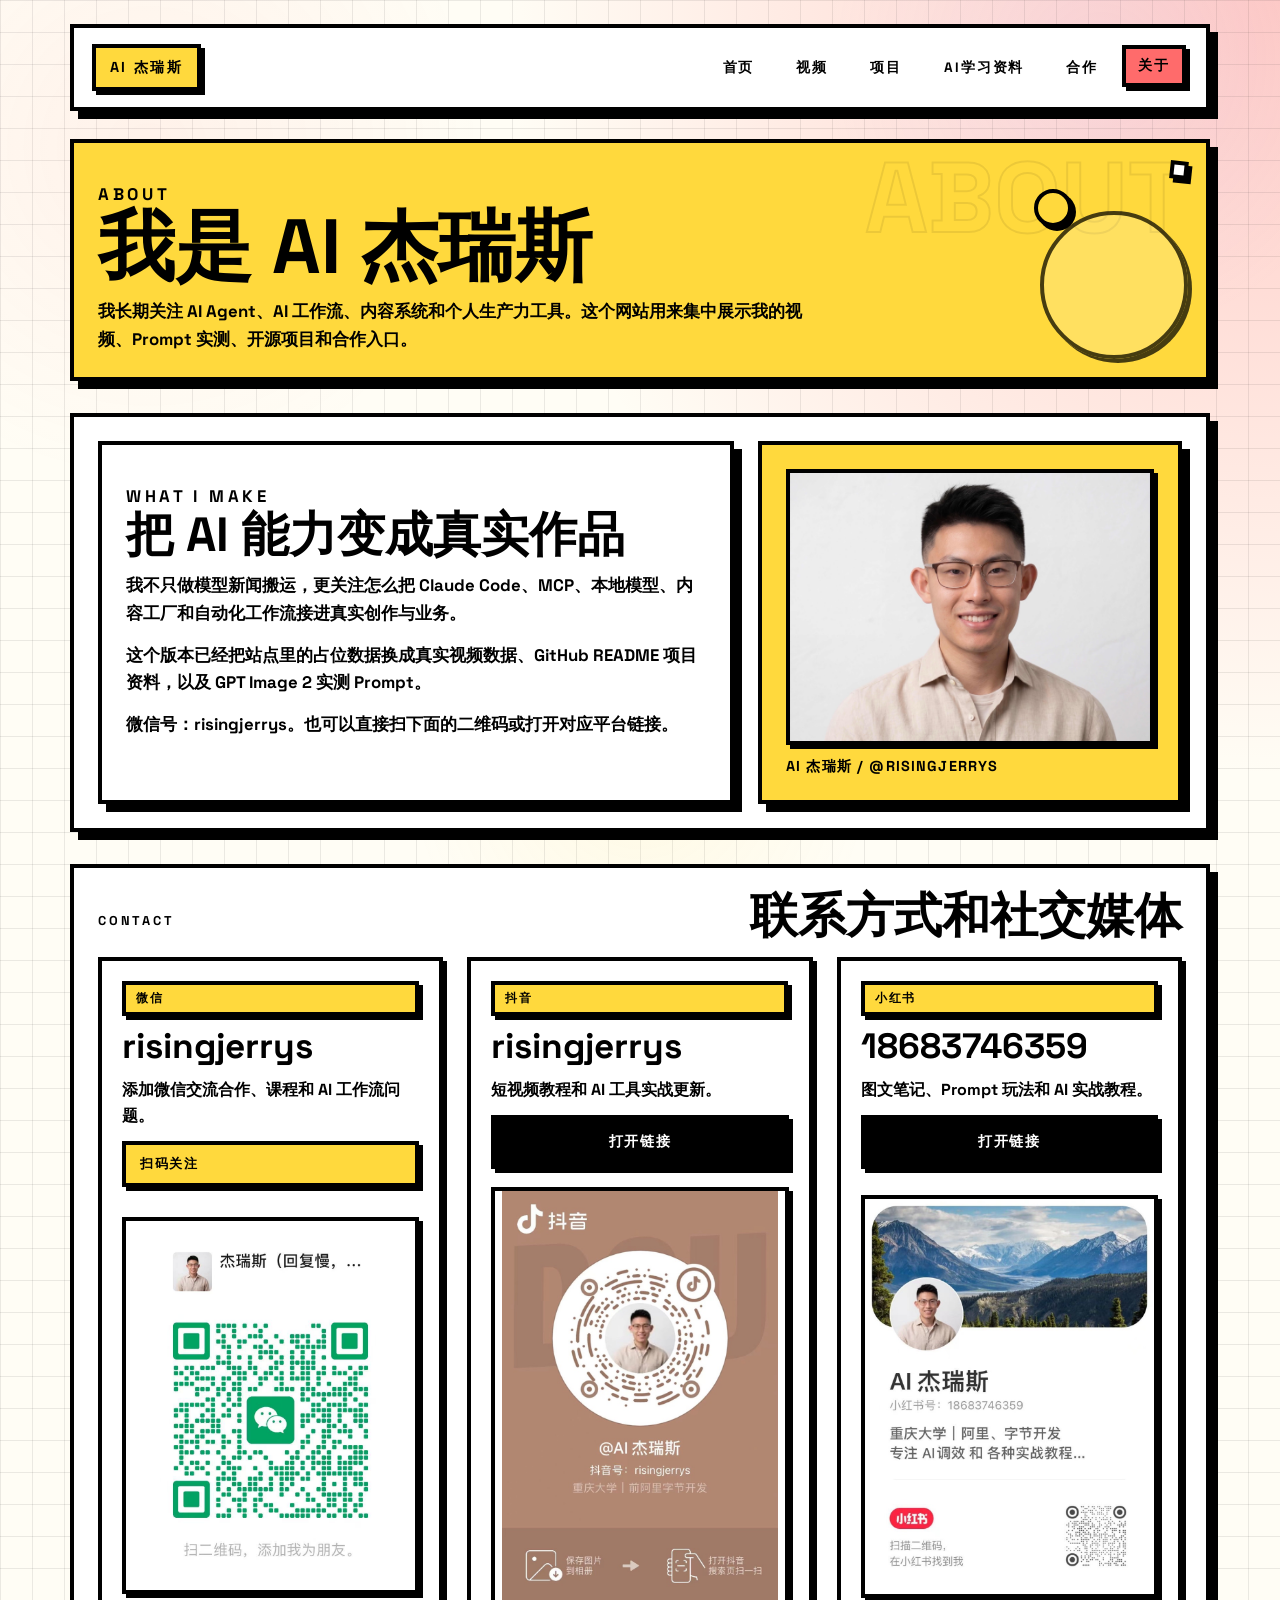
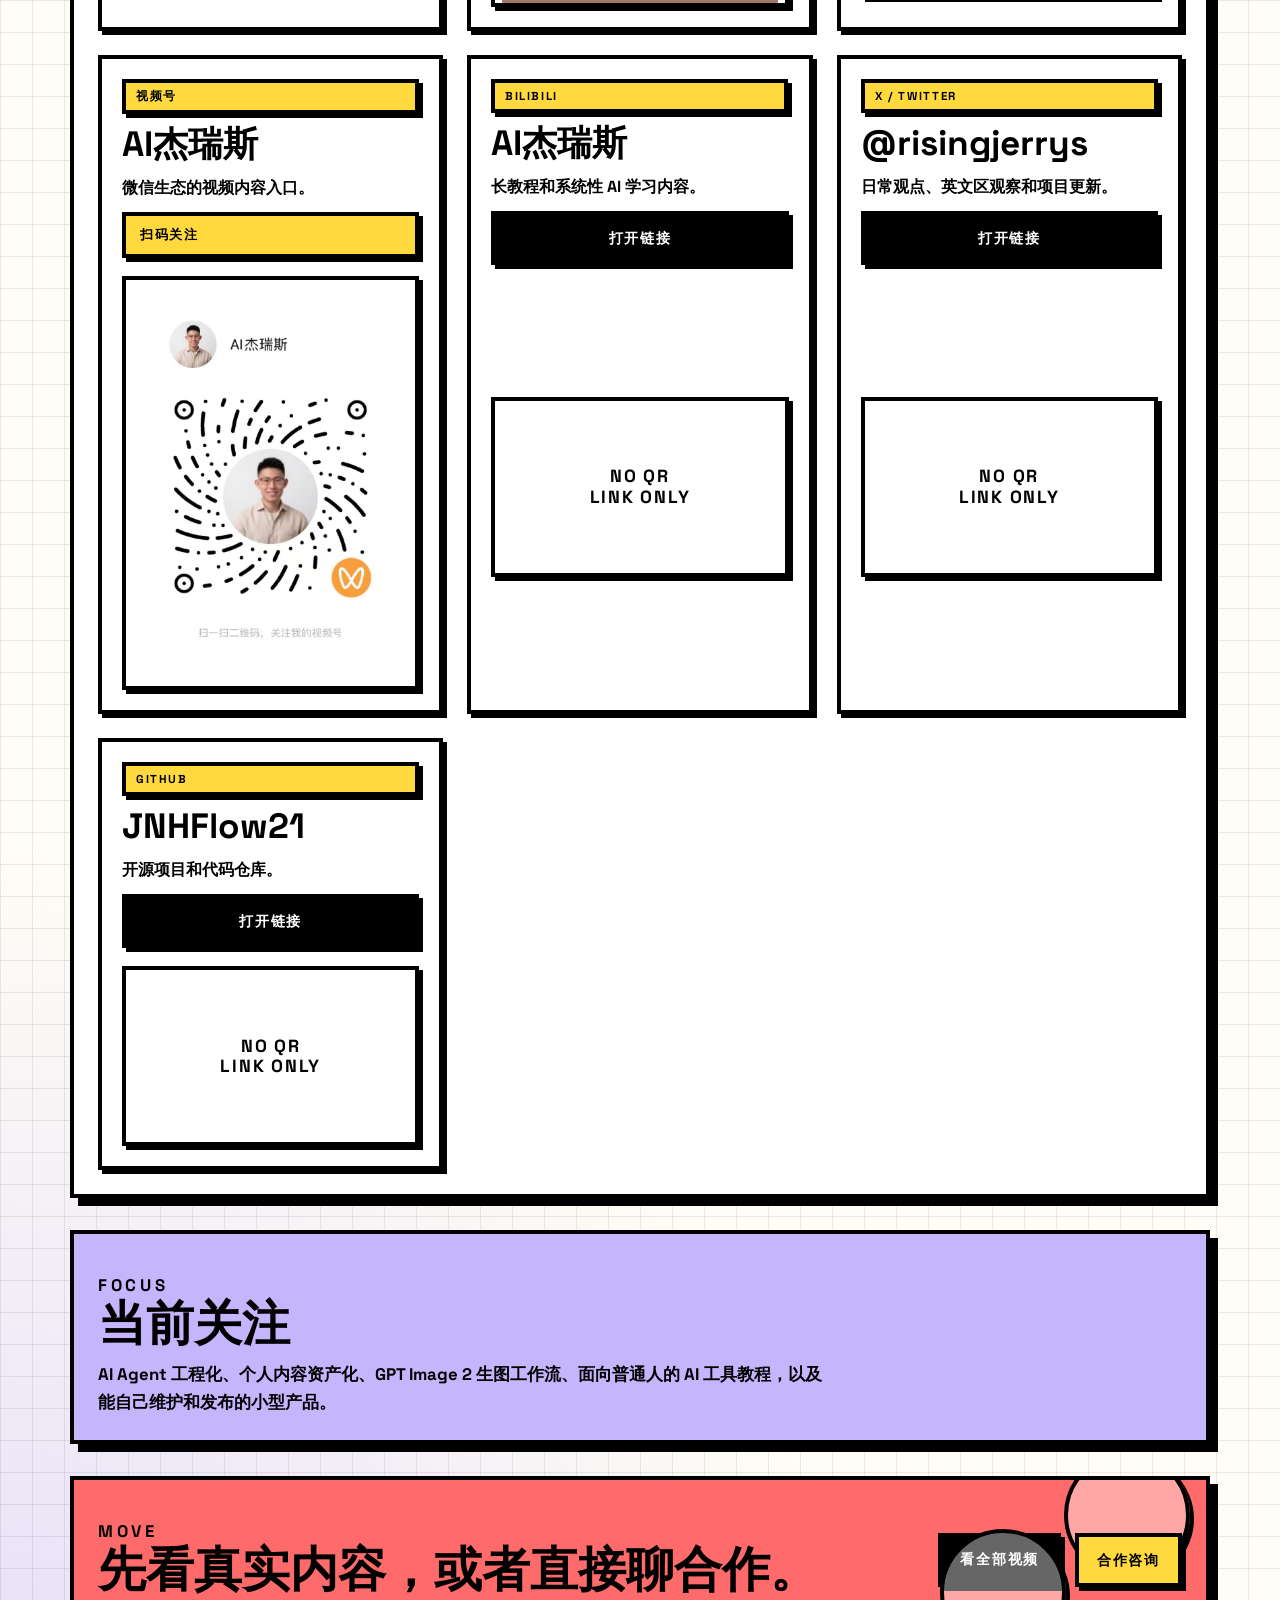
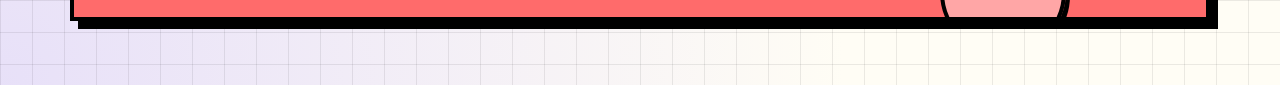
==== commit 57dbc67e: "Move contacts to about and add Feishu learning docs" ====
--- a/about.html
+++ b/about.html
@@ -43,12 +43,23 @@
               <p class="about-copy">
                 这个版本已经把站点里的占位数据换成真实视频数据、GitHub README 项目资料，以及 GPT Image 2 实测 Prompt。
               </p>
+              <p class="about-copy">
+                微信号：<strong>risingjerrys</strong>。也可以直接扫下面的二维码或打开对应平台链接。
+              </p>
             </div>
             <figure class="profile-photo panel panel-secondary">
               <img src="./assets/jerrys-avatar.jpg" alt="AI 杰瑞斯头像" />
               <figcaption>AI 杰瑞斯 / @risingjerrys</figcaption>
             </figure>
           </div>
+        </section>
+
+        <section class="section-block">
+          <div class="section-head">
+            <p class="eyebrow">Contact</p>
+            <h2>联系方式和社交媒体</h2>
+          </div>
+          <div class="social-grid" data-about-contact-grid></div>
         </section>
 
         <section class="panel panel-muted">
@@ -71,6 +82,6 @@
         </section>
       </main>
     </div>
-    <script type="module" src="./assets/app.js?v=20260429c"></script>
+    <script type="module" src="./assets/app.js?v=20260429d"></script>
   </body>
 </html>
--- a/assets/styles.css
+++ b/assets/styles.css
@@ -242,6 +242,7 @@
   display: flex;
   flex-wrap: wrap;
   gap: 10px;
+  justify-content: flex-end;
 }
 
 .nav-link {
@@ -1121,14 +1122,14 @@
 }
 
 .social-grid {
-  grid-template-columns: repeat(2, minmax(0, 1fr));
+  grid-template-columns: repeat(3, minmax(0, 1fr));
 }
 
 .social-card {
   display: grid;
-  grid-template-columns: minmax(0, 1fr) minmax(140px, 210px);
+  grid-template-columns: 1fr;
   gap: 18px;
-  align-items: center;
+  align-items: start;
 }
 
 .social-copy {
@@ -1139,25 +1140,154 @@
 .social-qr,
 .social-no-qr {
   width: 100%;
-  aspect-ratio: 3 / 4;
   border: 4px solid var(--ink);
   background: var(--white);
   box-shadow: var(--shadow-sm);
 }
 
 .social-qr {
+  height: auto;
+  max-height: 420px;
   object-fit: contain;
+  object-position: center center;
 }
 
 .social-no-qr {
   display: grid;
   place-items: center;
+  min-height: 180px;
   text-align: center;
   padding: 16px;
   font-size: 1.1rem;
   line-height: 1.15;
   font-weight: 900;
   letter-spacing: 0.1em;
+}
+
+.article-shell {
+  padding: 0;
+  overflow: hidden;
+}
+
+.article-content {
+  padding: 26px;
+  display: grid;
+  gap: 16px;
+  font-size: 1.04rem;
+  line-height: 1.75;
+  font-weight: 650;
+  overflow-wrap: anywhere;
+}
+
+.article-content h2,
+.article-content h3,
+.article-content h4,
+.article-content h5 {
+  margin: 16px 0 0;
+  line-height: 1.12;
+  font-weight: 900;
+}
+
+.article-content h2 {
+  font-size: clamp(1.85rem, 3.4vw, 3rem);
+}
+
+.article-content h3 {
+  font-size: clamp(1.5rem, 2.6vw, 2.2rem);
+}
+
+.article-content h4,
+.article-content h5 {
+  font-size: 1.25rem;
+}
+
+.article-content p,
+.article-content ul,
+.article-content ol,
+.article-content blockquote {
+  margin: 0;
+}
+
+.article-content ul,
+.article-content ol {
+  padding-left: 1.35rem;
+}
+
+.article-content li + li {
+  margin-top: 8px;
+}
+
+.article-content a {
+  border-bottom: 3px solid var(--ink);
+  font-weight: 900;
+}
+
+.article-content mark {
+  background: var(--secondary);
+  padding: 0 0.18em;
+}
+
+.article-content blockquote {
+  border: 4px solid var(--ink);
+  background: var(--secondary);
+  box-shadow: var(--shadow-sm);
+  padding: 14px 16px;
+  font-weight: 900;
+}
+
+.article-content pre {
+  margin: 0;
+  overflow-x: auto;
+  border: 4px solid var(--ink);
+  background: #111;
+  color: var(--white);
+  box-shadow: var(--shadow-sm);
+  padding: 16px;
+  font-size: 0.9rem;
+  line-height: 1.55;
+}
+
+.article-content code {
+  font-family: ui-monospace, SFMono-Regular, Menlo, Monaco, Consolas, monospace;
+}
+
+.article-content :not(pre) > code {
+  border: 2px solid var(--ink);
+  background: var(--bg);
+  padding: 0.05em 0.25em;
+  font-weight: 900;
+}
+
+.article-image {
+  margin: 8px 0;
+}
+
+.article-image img {
+  display: block;
+  width: 100%;
+  max-height: 760px;
+  object-fit: contain;
+  border: 4px solid var(--ink);
+  background: var(--white);
+  box-shadow: var(--shadow-sm);
+}
+
+.article-table {
+  overflow-x: auto;
+}
+
+.article-table table {
+  width: 100%;
+  min-width: 560px;
+  border-collapse: collapse;
+  background: var(--white);
+  box-shadow: var(--shadow-sm);
+}
+
+.article-table td {
+  border: 4px solid var(--ink);
+  padding: 12px;
+  vertical-align: top;
 }
 
 .about-profile {
@@ -1510,6 +1640,26 @@
     flex-direction: column;
   }
 
+  .nav-links {
+    display: grid;
+    grid-template-columns: repeat(3, minmax(0, 1fr));
+    width: 100%;
+    justify-content: stretch;
+    gap: 8px;
+  }
+
+  .nav-link {
+    min-height: 42px;
+    display: inline-flex;
+    align-items: center;
+    justify-content: center;
+    padding: 8px 6px;
+    text-align: center;
+    font-size: 0.76rem;
+    letter-spacing: 0.04em;
+    overflow-wrap: anywhere;
+  }
+
   .page-intro {
     padding: 20px;
   }
@@ -1575,6 +1725,15 @@
     max-height: 280px;
   }
 
+  .article-content {
+    padding: 18px;
+    font-size: 0.98rem;
+  }
+
+  .article-table table {
+    min-width: 520px;
+  }
+
   .hero-avatar {
     position: relative;
     inset: auto;
@@ -1609,6 +1768,10 @@
 
   .platform-card {
     flex-basis: min(82vw, 310px);
+  }
+
+  .nav-links {
+    grid-template-columns: repeat(2, minmax(0, 1fr));
   }
 }
 
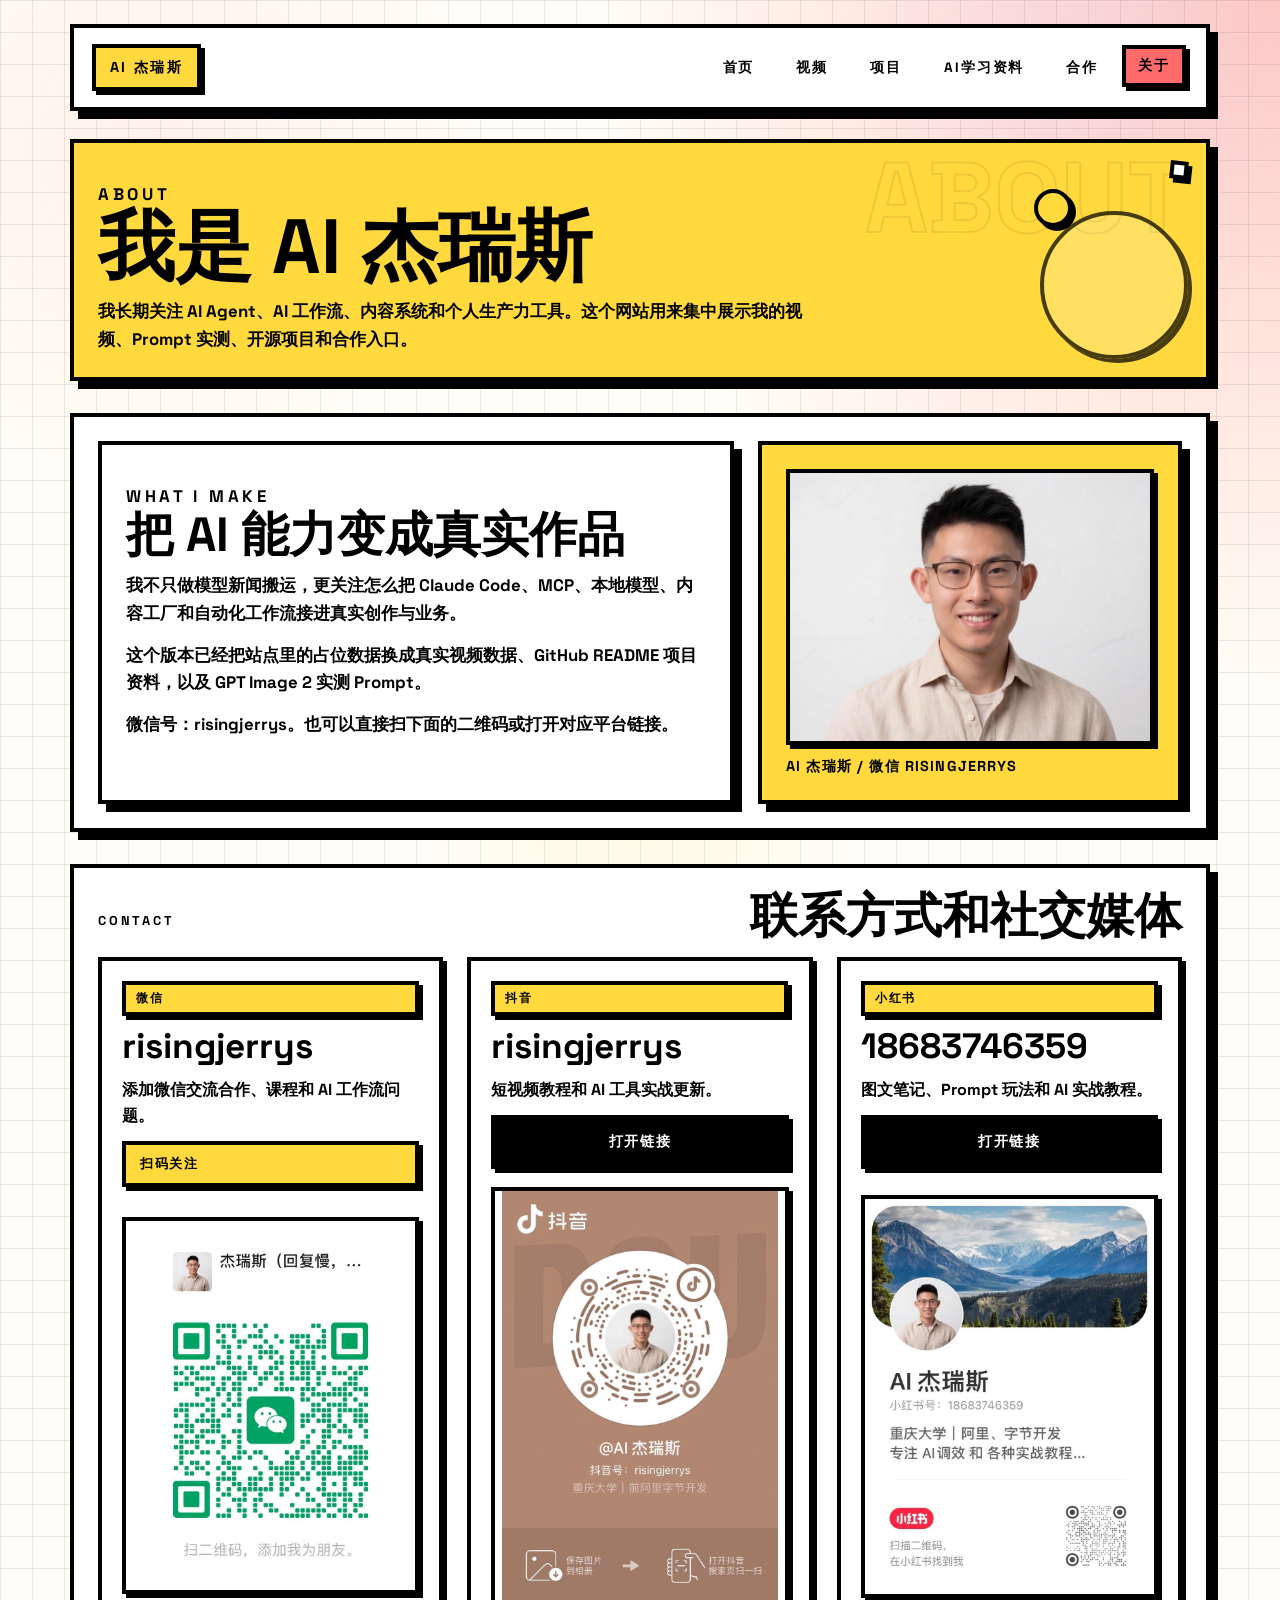
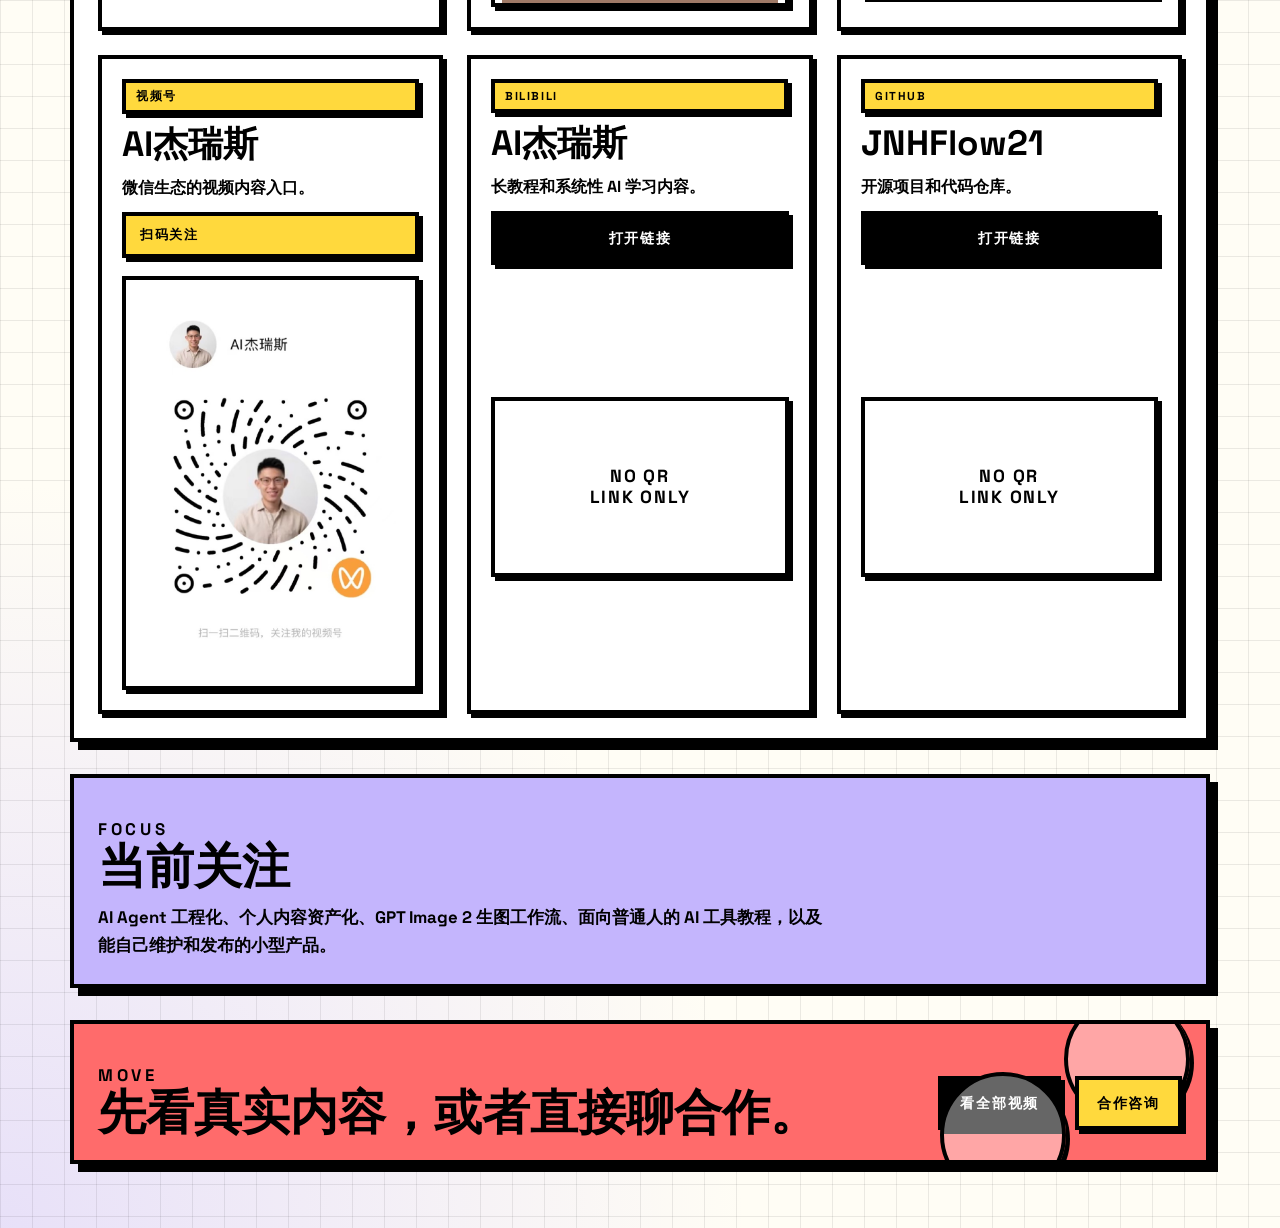
==== commit abdf64ae: "Remove Twitter references from site" ====
--- a/about.html
+++ b/about.html
@@ -49,7 +49,7 @@
             </div>
             <figure class="profile-photo panel panel-secondary">
               <img src="./assets/jerrys-avatar.jpg" alt="AI 杰瑞斯头像" />
-              <figcaption>AI 杰瑞斯 / @risingjerrys</figcaption>
+              <figcaption>AI 杰瑞斯 / 微信 risingjerrys</figcaption>
             </figure>
           </div>
         </section>
@@ -82,6 +82,6 @@
         </section>
       </main>
     </div>
-    <script type="module" src="./assets/app.js?v=20260429d"></script>
+    <script type="module" src="./assets/app.js?v=20260429e"></script>
   </body>
 </html>
